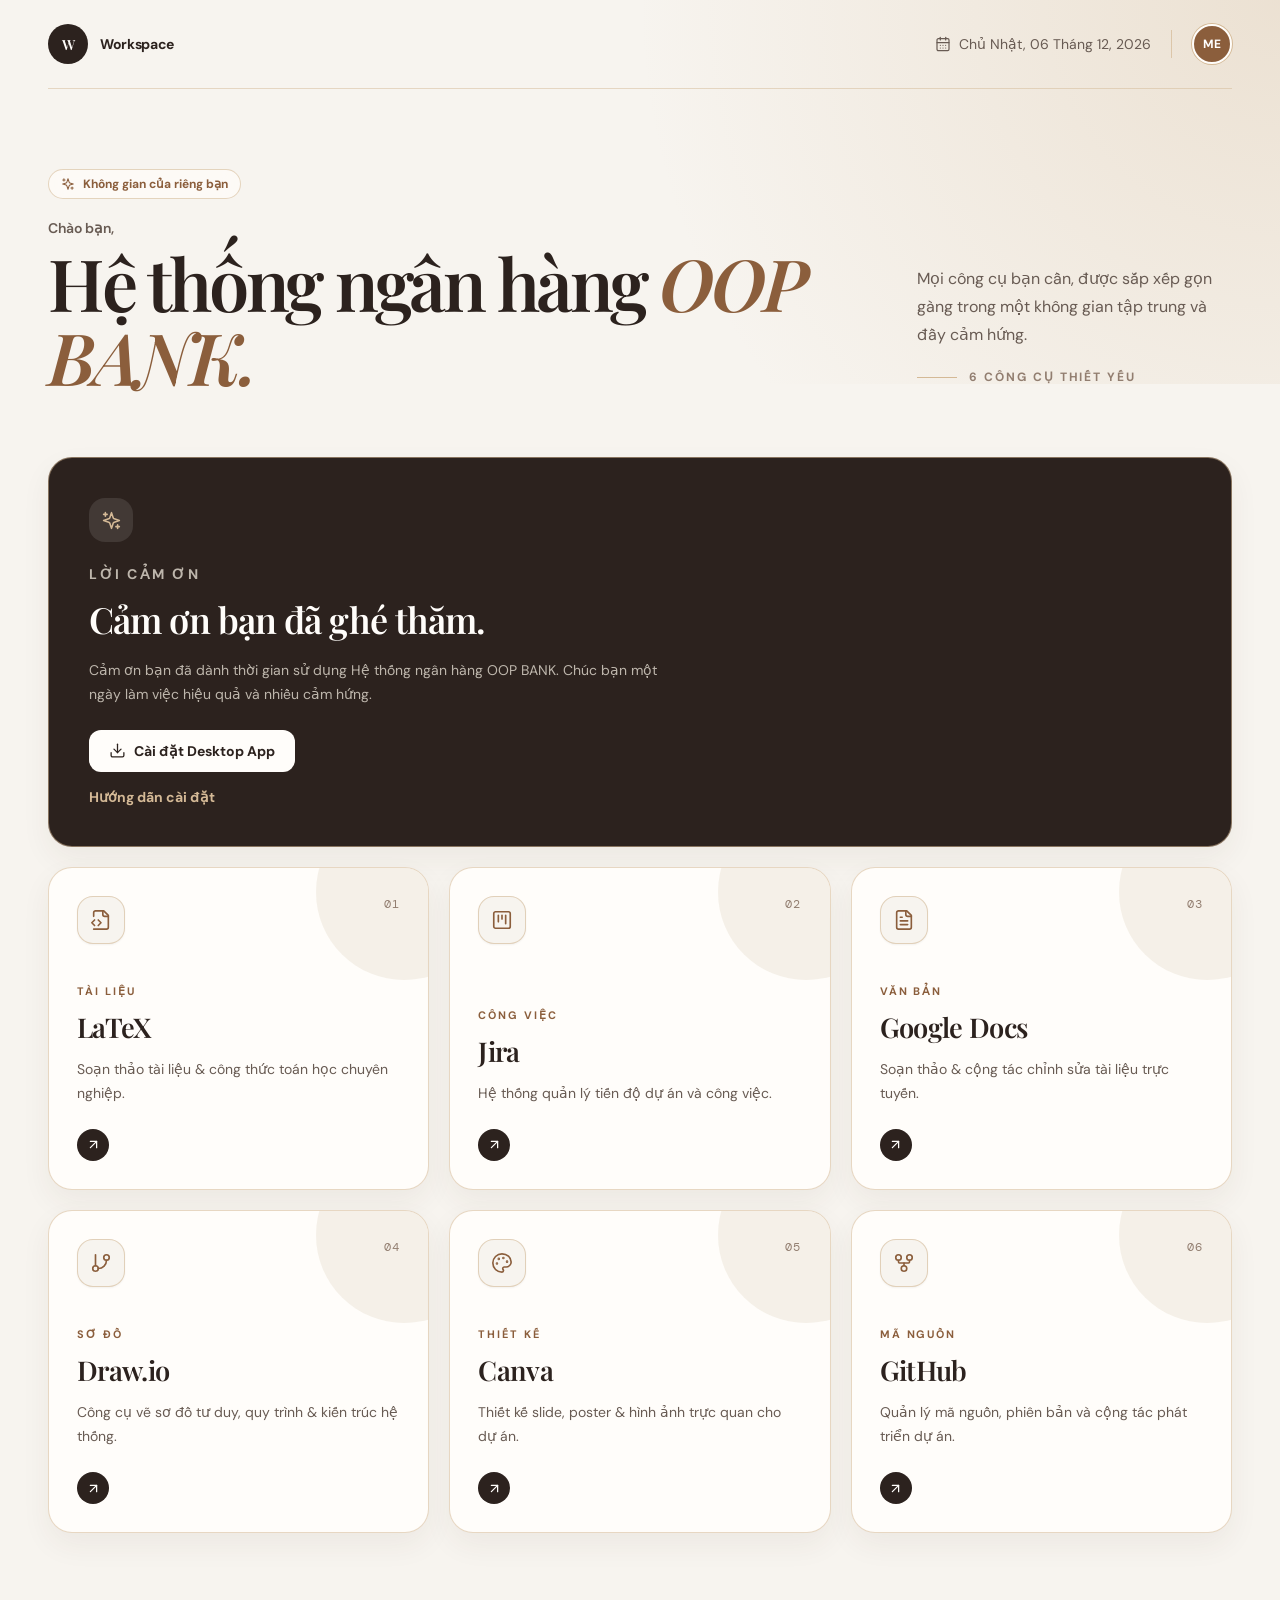
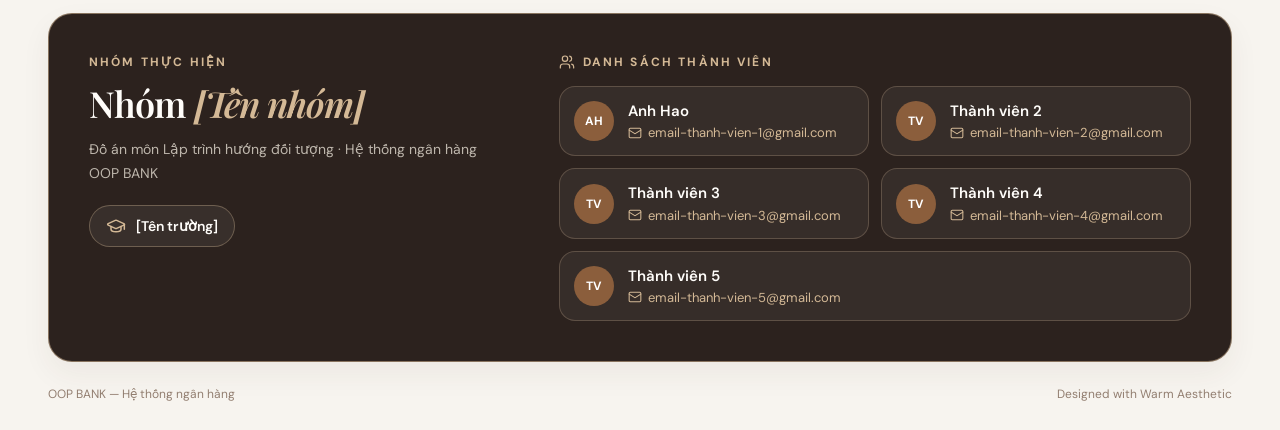
==== docs/index.html @ 1b805ab8 "Add OOP BANK portal" ====
<!DOCTYPE html>
<html lang="vi">
<head>
<meta charset="UTF-8">
<meta name="viewport" content="width=device-width, initial-scale=1, viewport-fit=cover">
<meta name="theme-color" content="#2c221e">
<link rel="manifest" href="manifest.json">
<link rel="icon" href="icon-192.png">
<title>OOP BANK</title>
<link rel="preconnect" href="https://fonts.googleapis.com">
<link rel="preconnect" href="https://fonts.gstatic.com" crossorigin>
<link href="https://fonts.googleapis.com/css2?family=DM+Mono:wght@400&family=DM+Sans:wght@400;500;600;700&family=Playfair+Display:ital,wght@0,600;1,600&display=swap" rel="stylesheet">
<style>
/* ============================================================
   Biến màu / font / bóng đổ
   ============================================================ */
:root {
  --cream: #f7f4ef;
  --ivory: #fffdfa;
  --sand: #efe8dc;
  --espresso: #2c221e;
  --coffee: #8b5e3c;
  --caramel: #d4b996;
  --taupe: #927e70;
  --brown-muted: #685b53;

  --font-sans: "DM Sans", sans-serif;
  --font-display: "Playfair Display", serif;
  --font-mono: "DM Mono", monospace;

  --shadow-card: 0 12px 30px rgba(73, 51, 37, 0.06);
  --shadow-card-hover: 0 20px 45px rgba(73, 51, 37, 0.12);

  /* màu có độ trong suốt */
  --caramel-45: rgba(212, 185, 150, 0.45);
  --caramel-50: rgba(212, 185, 150, 0.5);
  --caramel-55: rgba(212, 185, 150, 0.55);
  --caramel-60: rgba(212, 185, 150, 0.6);
  --caramel-70: rgba(212, 185, 150, 0.7);
  --sand-60: rgba(239, 232, 220, 0.6);
  --sand-70: rgba(239, 232, 220, 0.7);
}

/* ============================================================
   Reset & nền
   ============================================================ */
*, *::before, *::after { box-sizing: border-box; }
html { scroll-behavior: smooth; }
body {
  margin: 0;
  min-width: 320px;
  background: var(--cream);
  color: var(--espresso);
  font-family: var(--font-sans);
  text-rendering: optimizeLegibility;
  -webkit-font-smoothing: antialiased;
}
::selection { background: var(--caramel); color: var(--espresso); }
a { color: inherit; text-decoration: none; }
h1, h2, h3, p { margin: 0; }
button { font: inherit; cursor: pointer; border: 0; }
[hidden] { display: none !important; }

.i { fill: none; stroke: currentColor; stroke-width: 1.8; stroke-linecap: round; stroke-linejoin: round; flex-shrink: 0; }
.i-thin { stroke-width: 2; }
.display { font-family: var(--font-display); }

/* Vòng focus bàn phím */
a:focus-visible, button:focus-visible { outline: 2px solid var(--coffee); outline-offset: 2px; }

/* ============================================================
   TRANG CHỦ
   ============================================================ */
.home { position: relative; min-height: 100vh; overflow: hidden; background: var(--cream); }
.home-glow {
  position: absolute; inset: 0 0 auto 0; height: 24rem; pointer-events: none;
  background: radial-gradient(circle at top right, rgba(212, 185, 150, 0.32), transparent 48%);
}
.home-wrap {
  position: relative; display: flex; flex-direction: column;
  max-width: 80rem; min-height: 100vh; margin: 0 auto; padding: 0 1.25rem;
}

/* Header */
.top {
  display: flex; align-items: center; justify-content: space-between;
  padding: 1.25rem 0; border-bottom: 1px solid var(--caramel-50);
}
.brand { display: flex; align-items: center; gap: 0.75rem; border-radius: 999px; }
.brand-mark {
  display: flex; align-items: center; justify-content: center;
  width: 2.5rem; height: 2.5rem; border-radius: 50%;
  background: var(--espresso); color: var(--ivory);
  font: 600 0.875rem var(--font-display); transition: transform .2s;
}
.brand:hover .brand-mark { transform: rotate(6deg); }
.brand-name { display: none; font-size: 0.875rem; font-weight: 700; letter-spacing: -0.025em; }
.top-right { display: flex; align-items: center; gap: 0.75rem; }
.date {
  display: none; align-items: center; gap: 0.5rem;
  font-size: 0.875rem; text-transform: capitalize; color: var(--brown-muted);
}
.divider { width: 1px; height: 1.75rem; background: var(--caramel-70); }
.avatar {
  display: flex; align-items: center; justify-content: center;
  width: 2.5rem; height: 2.5rem; border-radius: 50%;
  border: 2px solid var(--ivory); background: var(--coffee); color: #fff;
  font-size: 0.75rem; font-weight: 700; box-shadow: 0 0 0 1px #D4B996;
}

/* Hero */
.home-main { flex: 1; padding: 3.5rem 0 4rem; }
.hero { display: grid; align-items: end; gap: 2.5rem; }
.pill {
  display: inline-flex; align-items: center; gap: 0.5rem; margin-bottom: 1.25rem;
  padding: 0.375rem 0.75rem; border-radius: 999px;
  border: 1px solid var(--caramel-60); background: rgba(255, 253, 250, 0.7);
  backdrop-filter: blur(8px); color: var(--coffee); font-size: 0.75rem; font-weight: 700;
}
.greet { margin-bottom: 0.5rem; font-size: 0.875rem; font-weight: 600; color: var(--brown-muted); }
.hero h1 {
  max-width: 48rem; font: 600 3rem/1.03 var(--font-display);
  letter-spacing: -0.045em; color: var(--espresso);
}
.hero h1 em { font-style: italic; color: var(--coffee); }
.hero-side { max-width: 28rem; }
.hero-side p { font-size: 1rem; line-height: 1.75rem; color: var(--brown-muted); }
.count {
  display: flex; align-items: center; gap: 0.75rem; margin-top: 1.25rem;
  font-size: 0.75rem; font-weight: 700; text-transform: uppercase;
  letter-spacing: 0.16em; color: var(--taupe);
}
.count::before { content: ""; width: 2.5rem; height: 1px; background: var(--caramel); }

/* Banner lời cảm ơn */
.banner {
  display: block; margin-top: 3rem; overflow: hidden; border-radius: 1.5rem;
  border: 1px solid var(--caramel-55); background: var(--espresso); color: var(--ivory);
  box-shadow: var(--shadow-card);
}
.banner-grid { display: grid; gap: 2rem; padding: 1.5rem; }
.banner-icon {
  display: flex; align-items: center; justify-content: center;
  width: 2.75rem; height: 2.75rem; margin-bottom: 1.25rem;
  border-radius: 1rem; background: rgba(255, 255, 255, 0.1); color: var(--caramel);
}
.kicker-light { font-size: 0.75rem; font-weight: 700; text-transform: uppercase; letter-spacing: 0.18em; color: var(--caramel); }
.banner h2 {
  max-width: 36rem; margin-top: 0.75rem;
  font: 600 1.875rem/1.2 var(--font-display); letter-spacing: -0.025em;
}
.banner p { max-width: 36rem; margin-top: 1rem; font-size: 0.875rem; line-height: 1.5rem; color: rgba(239, 232, 220, 0.75); }
/* Lưới công cụ */
.tools { display: grid; grid-template-columns: 1fr; gap: 1rem; margin-top: 1.25rem; }
.card {
  position: relative; display: flex; flex-direction: column; overflow: hidden;
  min-height: 18rem; padding: 1.5rem; border-radius: 1.5rem;
  border: 1px solid var(--caramel-55); background: var(--ivory); box-shadow: var(--shadow-card);
  transition: transform .3s, border-color .3s, box-shadow .3s;
}
.card:hover { transform: translateY(-0.25rem); border-color: rgba(139, 94, 60, 0.35); box-shadow: var(--shadow-card-hover); }
.card:focus-visible { outline: none; box-shadow: 0 0 0 4px var(--cream), 0 0 0 6px var(--coffee); }
.card-blob {
  position: absolute; top: -4rem; right: -4rem; width: 11rem; height: 11rem;
  border-radius: 50%; background: var(--sand-60); transition: transform .5s;
}
.card:hover .card-blob { transform: scale(1.25); }
.card-top { position: relative; display: flex; align-items: flex-start; justify-content: space-between; gap: 1rem; }
.card-icon {
  display: flex; align-items: center; justify-content: center;
  width: 3rem; height: 3rem; border-radius: 1rem;
  border: 1px solid var(--caramel-60); background: var(--cream); color: var(--coffee);
  box-shadow: 0 1px 2px rgba(0, 0, 0, 0.05);
}
.card-num { font: 400 0.75rem var(--font-mono); letter-spacing: 0.1em; color: var(--taupe); }
.card-body { position: relative; margin-top: auto; padding-top: 2.5rem; }
.card-label {
  display: block; margin-bottom: 0.75rem; font-size: 0.68rem; font-weight: 700;
  text-transform: uppercase; letter-spacing: 0.18em; color: var(--coffee);
}
.card h2 { font: 600 1.5rem/1.3 var(--font-display); letter-spacing: -0.025em; color: var(--espresso); }
.card p { max-width: 32rem; margin-top: 0.75rem; font-size: 0.875rem; line-height: 1.5rem; color: var(--brown-muted); }
.card-go { display: flex; align-items: center; gap: 0.5rem; margin-top: 1.5rem; font-size: 0.875rem; font-weight: 700; color: var(--espresso); }
.card-go span {
  display: flex; align-items: center; justify-content: center;
  width: 2rem; height: 2rem; border-radius: 50%;
  background: var(--espresso); color: var(--ivory); transition: transform .3s;
}
.card:hover .card-go span { transform: translate(0.25rem, -0.25rem); }

/* Footer */
.foot {
  display: flex; flex-direction: column; gap: 0.5rem; padding: 1.75rem 0;
  border-top: 1px solid var(--caramel-50); font-size: 0.75rem; color: var(--taupe);
}

/* Nút cài đặt + hộp thông báo trong banner */
.install {
  display: inline-flex; align-items: center; gap: 0.5rem; margin-top: 1.5rem;
  padding: 0.75rem 1.25rem; border-radius: 0.75rem;
  background: var(--ivory); color: var(--espresso);
  font-size: 0.875rem; font-weight: 700; transition: background-color .2s, transform .2s;
}
.install:hover { background: var(--sand); transform: translateY(-1px); }
.install:focus-visible { outline: 2px solid var(--caramel); outline-offset: 3px; }
.install-help {
  max-width: 36rem; margin-top: 1rem; padding: 0.75rem 1rem; border-radius: 0.75rem;
  background: rgba(255, 255, 255, 0.08); font-size: 0.875rem; line-height: 1.5rem;
  color: rgba(239, 232, 220, 0.85);
}
.install-help strong { color: var(--ivory); }
.install-guide { max-width: 36rem; margin-top: 1rem; font-size: 0.875rem; color: rgba(239, 232, 220, 0.85); }
.install-guide summary { display: inline-flex; align-items: center; cursor: pointer; font-weight: 700; color: var(--caramel); border-radius: 0.5rem; }
.install-guide summary:focus-visible { outline: 2px solid var(--caramel); outline-offset: 3px; }
.install-guide ol { margin: 0.75rem 0 0; padding: 0.875rem 1rem 0.875rem 2.25rem; border-radius: 0.75rem; background: rgba(255, 255, 255, 0.08); line-height: 1.5rem; }
.install-guide li + li { margin-top: 0.375rem; }
.install-guide strong { color: var(--ivory); }

/* ============================================================
   RESPONSIVE (mobile-first)
   ============================================================ */
@media (min-width: 640px) {
  .home-wrap { padding: 0 2rem; }
  .top { padding: 1.5rem 0; }
  .top-right { gap: 1.25rem; }
  .brand-name { display: block; }
  .home-main { padding-top: 5rem; }
  .hero h1 { font-size: 3.75rem; }
  .banner { margin-top: 4rem; }
  .banner-grid { padding: 2rem; }
  .banner h2 { font-size: 2.25rem; }
    .tools { grid-template-columns: repeat(2, 1fr); gap: 1.25rem; }
  .card { padding: 1.75rem; }
  .card h2 { font-size: 1.7rem; }
  .foot { flex-direction: row; align-items: center; justify-content: space-between; }

}

@media (min-width: 768px) {
  .date { display: flex; }
}

@media (min-width: 1024px) {
  .home-wrap { padding: 0 3rem; }
  .hero { grid-template-columns: 1.45fr 0.55fr; }
  .hero h1 { font-size: 4.5rem; }
  .hero-side { justify-self: end; padding-bottom: 0.5rem; }
  .banner-grid { padding: 2.5rem; }
  .tools { grid-template-columns: repeat(3, 1fr); }

}

@media (prefers-reduced-motion: reduce) {
  html { scroll-behavior: auto; }
  * { transition: none !important; }
}

/* ===== Footer: nhóm / trường / thành viên ===== */
@media (min-width: 640px) { .member-list .member:last-child:nth-child(odd) { grid-column: 1 / -1; } }
.team { margin-top: 1rem; padding-bottom: env(safe-area-inset-bottom, 0px); }
.team-card {
  display: grid; gap: 2rem; padding: 1.5rem; border-radius: 1.5rem;
  border: 1px solid var(--caramel-55); background: var(--espresso); color: var(--ivory);
  box-shadow: var(--shadow-card);
}
.team-info h2 { margin-top: 0.75rem; font: 600 1.75rem/1.2 var(--font-display); letter-spacing: -0.025em; }
.team-info h2 em { font-style: italic; color: var(--caramel); }
.team-sub { margin-top: 0.75rem; max-width: 26rem; font-size: 0.875rem; line-height: 1.5rem; color: rgba(239, 232, 220, 0.75); }
.team-school {
  display: inline-flex; align-items: center; gap: 0.625rem; margin-top: 1.25rem;
  padding: 0.625rem 1rem; border-radius: 999px;
  border: 1px solid rgba(212, 185, 150, 0.35); background: rgba(255, 255, 255, 0.06);
  font-size: 0.875rem; font-weight: 600; color: var(--ivory);
}
.team-school .i { color: var(--caramel); }
.team-list-title {
  display: flex; align-items: center; gap: 0.5rem; margin-bottom: 1rem;
  font-size: 0.75rem; font-weight: 700; text-transform: uppercase; letter-spacing: 0.18em; color: var(--caramel);
}
.member-list { display: grid; gap: 0.75rem; margin: 0; padding: 0; list-style: none; }
.member {
  display: flex; align-items: center; gap: 0.875rem; min-width: 0; padding: 0.875rem;
  border-radius: 1rem; border: 1px solid rgba(212, 185, 150, 0.25); background: rgba(255, 255, 255, 0.05);
}
.member-avatar {
  display: flex; align-items: center; justify-content: center; flex-shrink: 0;
  width: 2.5rem; height: 2.5rem; border-radius: 50%;
  background: var(--coffee); color: #fff; font-size: 0.75rem; font-weight: 700;
}
.member-text { display: flex; flex-direction: column; gap: 0.2rem; min-width: 0; }
.member-name { font-size: 0.9375rem; font-weight: 600; color: var(--ivory); }
.member-mail {
  display: inline-flex; align-items: center; gap: 0.375rem; min-width: 0;
  font-size: 0.8125rem; color: var(--caramel); transition: color .2s;
}
.member-mail span { overflow: hidden; text-overflow: ellipsis; white-space: nowrap; }
.member-mail:hover { color: var(--ivory); text-decoration: underline; }
.team-bottom {
  display: flex; flex-direction: column; gap: 0.5rem; padding: 1.5rem 0 1.75rem;
  font-size: 0.75rem; color: var(--taupe);
}
@media (min-width: 640px) {
  .team-card { padding: 2rem; }
  .member-list { grid-template-columns: repeat(2, minmax(0, 1fr)); }
  .team-bottom { flex-direction: row; align-items: center; justify-content: space-between; }
}
@media (min-width: 1024px) {
  .team-card { grid-template-columns: 0.8fr 1.2fr; gap: 3rem; padding: 2.5rem; }
  .team-info h2 { font-size: 2.25rem; }
}
</style>
</head>
<body>

<!-- Bộ biểu tượng (lucide) dùng chung -->
<svg width="0" height="0" style="position:absolute" aria-hidden="true">
  <symbol id="i-arrow-up-right" viewBox="0 0 24 24"><path d="M7 7h10v10"/><path d="M7 17 17 7"/></symbol>
  <symbol id="i-arrow-left" viewBox="0 0 24 24"><path d="m12 19-7-7 7-7"/><path d="M19 12H5"/></symbol>
  <symbol id="i-at-sign" viewBox="0 0 24 24"><circle cx="12" cy="12" r="4"/><path d="M16 8v5a3 3 0 0 0 6 0v-1a10 10 0 1 0-4 8"/></symbol>
  <symbol id="i-book" viewBox="0 0 24 24"><path d="M12 7v14"/><path d="M16 12h2"/><path d="M16 8h2"/><path d="M3 18a1 1 0 0 1-1-1V4a1 1 0 0 1 1-1h5a4 4 0 0 1 4 4 4 4 0 0 1 4-4h5a1 1 0 0 1 1 1v13a1 1 0 0 1-1 1h-6a3 3 0 0 0-3 3 3 3 0 0 0-3-3z"/><path d="M6 12h2"/><path d="M6 8h2"/></symbol>
  <symbol id="i-folder" viewBox="0 0 24 24"><path d="M20 20a2 2 0 0 0 2-2V8a2 2 0 0 0-2-2h-7.9a2 2 0 0 1-1.69-.9L9.6 3.9A2 2 0 0 0 7.93 3H4a2 2 0 0 0-2 2v13a2 2 0 0 0 2 2Z"/></symbol>
  <symbol id="i-palette" viewBox="0 0 24 24"><circle cx="13.5" cy="6.5" r=".5" fill="currentColor"/><circle cx="17.5" cy="10.5" r=".5" fill="currentColor"/><circle cx="8.5" cy="7.5" r=".5" fill="currentColor"/><circle cx="6.5" cy="12.5" r=".5" fill="currentColor"/><path d="M12 2C6.5 2 2 6.5 2 12s4.5 10 10 10c.926 0 1.648-.746 1.648-1.688 0-.437-.18-.835-.437-1.125-.29-.289-.438-.652-.438-1.125a1.64 1.64 0 0 1 1.668-1.668h1.996c3.051 0 5.555-2.503 5.555-5.554C21.965 6.012 17.461 2 12 2z"/></symbol>
  <symbol id="i-mail" viewBox="0 0 24 24"><rect width="20" height="16" x="2" y="4" rx="2"/><path d="m22 7-8.97 5.7a1.94 1.94 0 0 1-2.06 0L2 7"/></symbol>
  <symbol id="i-school" viewBox="0 0 24 24"><path d="M21.42 10.922a1 1 0 0 0-.019-1.838L12.83 5.18a2 2 0 0 0-1.66 0L2.6 9.08a1 1 0 0 0 0 1.832l8.57 3.908a2 2 0 0 0 1.66 0z"/><path d="M22 10v6"/><path d="M6 12.5V16a6 3 0 0 0 12 0v-3.5"/></symbol>
  <symbol id="i-users" viewBox="0 0 24 24"><path d="M16 21v-2a4 4 0 0 0-4-4H6a4 4 0 0 0-4 4v2"/><circle cx="9" cy="7" r="4"/><path d="M22 21v-2a4 4 0 0 0-3-3.87"/><path d="M16 3.13a4 4 0 0 1 0 7.75"/></symbol>
  <symbol id="i-calendar" viewBox="0 0 24 24"><path d="M8 2v4"/><path d="M16 2v4"/><rect width="18" height="18" x="3" y="4" rx="2"/><path d="M3 10h18"/><path d="M8 14h.01"/><path d="M12 14h.01"/><path d="M16 14h.01"/><path d="M8 18h.01"/><path d="M12 18h.01"/><path d="M16 18h.01"/></symbol>
  <symbol id="i-check" viewBox="0 0 24 24"><circle cx="12" cy="12" r="10"/><path d="m9 12 2 2 4-4"/></symbol>
  <symbol id="i-clock" viewBox="0 0 24 24"><circle cx="12" cy="12" r="10"/><path d="M12 6v6h4"/></symbol>
  <symbol id="i-download" viewBox="0 0 24 24"><path d="M21 15v4a2 2 0 0 1-2 2H5a2 2 0 0 1-2-2v-4"/><polyline points="7 10 12 15 17 10"/><line x1="12" x2="12" y1="15" y2="3"/></symbol>
  <symbol id="i-file-code" viewBox="0 0 24 24"><path d="M4 22h14a2 2 0 0 0 2-2V7l-5-5H6a2 2 0 0 0-2 2v4"/><path d="M14 2v4a2 2 0 0 0 2 2h4"/><path d="m5 12-3 3 3 3"/><path d="m9 18 3-3-3-3"/></symbol>
  <symbol id="i-file-text" viewBox="0 0 24 24"><path d="M15 2H6a2 2 0 0 0-2 2v16a2 2 0 0 0 2 2h12a2 2 0 0 0 2-2V7Z"/><path d="M14 2v4a2 2 0 0 0 2 2h4"/><path d="M10 9H8"/><path d="M16 13H8"/><path d="M16 17H8"/></symbol>
  <symbol id="i-git-branch" viewBox="0 0 24 24"><line x1="6" x2="6" y1="3" y2="15"/><circle cx="18" cy="6" r="3"/><circle cx="6" cy="18" r="3"/><path d="M18 9a9 9 0 0 1-9 9"/></symbol>
  <symbol id="i-git-fork" viewBox="0 0 24 24"><circle cx="12" cy="18" r="3"/><circle cx="6" cy="6" r="3"/><circle cx="18" cy="6" r="3"/><path d="M18 9v2c0 .6-.4 1-1 1H7c-.6 0-1-.4-1-1V9"/><path d="M12 12v3"/></symbol>
  <symbol id="i-kanban" viewBox="0 0 24 24"><rect width="18" height="18" x="3" y="3" rx="2"/><path d="M8 7v7"/><path d="M12 7v4"/><path d="M16 7v9"/></symbol>
  <symbol id="i-layers" viewBox="0 0 24 24"><path d="m12.83 2.18a2 2 0 0 0-1.66 0L2.6 6.08a1 1 0 0 0 0 1.83l8.58 3.91a2 2 0 0 0 1.66 0l8.58-3.9a1 1 0 0 0 0-1.83Z"/><path d="m22 17.65-9.17 4.16a2 2 0 0 1-1.66 0L2 17.65"/><path d="m22 12.65-9.17 4.16a2 2 0 0 1-1.66 0L2 12.65"/></symbol>
  <symbol id="i-sparkles" viewBox="0 0 24 24"><path d="m12 3-1.912 5.813a2 2 0 0 1-1.275 1.275L3 12l5.813 1.912a2 2 0 0 1 1.275 1.275L12 21l1.912-5.813a2 2 0 0 1 1.275-1.275L21 12l-5.813-1.912a2 2 0 0 1-1.275-1.275L12 3Z"/><path d="M5 3v4"/><path d="M19 17v4"/><path d="M3 5h4"/><path d="M17 19h4"/></symbol>
</svg>

<!-- ============================ TRANG CHỦ ============================ -->
<div class="home" id="view-home">
  <div class="home-glow" aria-hidden="true"></div>
  <div class="home-wrap">

    <header class="top">
      <a class="brand" href="#main-content" aria-label="Về đầu trang">
        <span class="brand-mark">W</span>
        <span class="brand-name">Workspace</span>
      </a>
      <div class="top-right">
        <div class="date">
          <svg class="i" width="16" height="16" aria-hidden="true"><use href="#i-calendar"/></svg>
          <time data-date></time>
        </div>
        <div class="divider" aria-hidden="true"></div>
        <div class="avatar" aria-label="Hồ sơ cá nhân">ME</div>
      </div>
    </header>

    <main class="home-main" id="main-content">
      <section class="hero">
        <div>
          <div class="pill">
            <svg class="i" width="14" height="14" aria-hidden="true"><use href="#i-sparkles"/></svg>
            Không gian của riêng bạn
          </div>
          <p class="greet">Chào bạn,</p>
          <h1>Hệ thống ngân hàng <em>OOP BANK.</em></h1>
        </div>
        <div class="hero-side">
          <p>Mọi công cụ bạn cần, được sắp xếp gọn gàng trong một không gian tập trung và đầy cảm hứng.</p>
          <div class="count">6 công cụ thiết yếu</div>
        </div>
      </section>

      <section class="banner" aria-labelledby="thanks-title">
        <div class="banner-grid">
          <div>
            <div class="banner-icon">
              <svg class="i" width="21" height="21" aria-hidden="true"><use href="#i-sparkles"/></svg>
            </div>
            <p class="kicker-light">Lời cảm ơn</p>
            <h2 id="thanks-title">Cảm ơn bạn đã ghé thăm.</h2>
            <p>Cảm ơn bạn đã dành thời gian sử dụng Hệ thống ngân hàng OOP BANK. Chúc bạn một ngày làm việc hiệu quả và nhiều cảm hứng.</p>
            <button class="install" type="button" id="install-btn">
              <svg class="i" width="17" height="17" aria-hidden="true"><use href="#i-download"/></svg>
              Cài đặt Desktop App
            </button>
            <div class="install-help" id="install-help" role="status" hidden></div>
            <details class="install-guide">
              <summary>Hướng dẫn cài đặt</summary>
              <ol>
                <li>Mở trang bằng <strong>Google Chrome</strong> trên máy tính.</li>
                <li>Bấm nút <strong>Cài đặt Desktop App</strong>, hoặc bấm biểu tượng cài đặt ở cuối thanh địa chỉ.</li>
                <li>Nếu chưa thấy, bấm menu <strong>⋮</strong> → <strong>Truyền, lưu và chia sẻ</strong> → <strong>Cài đặt trang dưới dạng ứng dụng</strong>.</li>
                <li>Trong hộp thoại hiện ra, chọn <strong>Cài đặt</strong>.</li>
                <li>Ứng dụng mở trong cửa sổ riêng và có lối tắt ở màn hình Desktop hoặc menu Start.</li>
              </ol>
            </details>
          </div>
        </div>
      </section>

      <section class="tools" aria-label="Công cụ truy cập nhanh">
        <a class="card" href="https://www.overleaf.com/" target="_blank" rel="noreferrer" aria-label="Truy cập LaTeX">
          <div class="card-blob" aria-hidden="true"></div>
          <div class="card-top">
            <div class="card-icon"><svg class="i" width="22" height="22" aria-hidden="true"><use href="#i-file-code"/></svg></div>
            <span class="card-num">01</span>
          </div>
          <div class="card-body">
            <span class="card-label">Tài liệu</span>
            <h2>LaTeX</h2>
            <p>Soạn thảo tài liệu &amp; công thức toán học chuyên nghiệp.</p>
            <div class="card-go"><span><svg class="i i-thin" width="15" height="15" aria-hidden="true"><use href="#i-arrow-up-right"/></svg></span></div>
          </div>
        </a>

        <a class="card" href="https://oop0000.atlassian.net/jira/software/projects/KAN/boards/1?filter=&groupBy=none&atlOrigin=eyJpIjoiOGZhM2Y0NjE0MTY4NGE3ZDhmODIwOWI1ODJiZjIzZjgiLCJwIjoiaiJ9" target="_blank" rel="noreferrer" aria-label="Truy cập Jira">
          <div class="card-blob" aria-hidden="true"></div>
          <div class="card-top">
            <div class="card-icon"><svg class="i" width="22" height="22" aria-hidden="true"><use href="#i-kanban"/></svg></div>
            <span class="card-num">02</span>
          </div>
          <div class="card-body">
            <span class="card-label">Công việc</span>
            <h2>Jira</h2>
            <p>Hệ thống quản lý tiến độ dự án và công việc.</p>
            <div class="card-go"><span><svg class="i i-thin" width="15" height="15" aria-hidden="true"><use href="#i-arrow-up-right"/></svg></span></div>
          </div>
        </a>

        <a class="card" href="https://docs.google.com/document/" target="_blank" rel="noreferrer" aria-label="Truy cập Google Docs">
          <div class="card-blob" aria-hidden="true"></div>
          <div class="card-top">
            <div class="card-icon"><svg class="i" width="22" height="22" aria-hidden="true"><use href="#i-file-text"/></svg></div>
            <span class="card-num">03</span>
          </div>
          <div class="card-body">
            <span class="card-label">Văn bản</span>
            <h2>Google Docs</h2>
            <p>Soạn thảo &amp; cộng tác chỉnh sửa tài liệu trực tuyến.</p>
            <div class="card-go"><span><svg class="i i-thin" width="15" height="15" aria-hidden="true"><use href="#i-arrow-up-right"/></svg></span></div>
          </div>
        </a>

        <a class="card" href="https://app.diagrams.net/" target="_blank" rel="noreferrer" aria-label="Truy cập Draw.io">
          <div class="card-blob" aria-hidden="true"></div>
          <div class="card-top">
            <div class="card-icon"><svg class="i" width="22" height="22" aria-hidden="true"><use href="#i-git-branch"/></svg></div>
            <span class="card-num">04</span>
          </div>
          <div class="card-body">
            <span class="card-label">Sơ đồ</span>
            <h2>Draw.io</h2>
            <p>Công cụ vẽ sơ đồ tư duy, quy trình &amp; kiến trúc hệ thống.</p>
            <div class="card-go"><span><svg class="i i-thin" width="15" height="15" aria-hidden="true"><use href="#i-arrow-up-right"/></svg></span></div>
          </div>
        </a>

        <a class="card" href="https://www.canva.com/" target="_blank" rel="noreferrer" aria-label="Truy cập Canva">
          <div class="card-blob" aria-hidden="true"></div>
          <div class="card-top">
            <div class="card-icon"><svg class="i" width="22" height="22" aria-hidden="true"><use href="#i-palette"/></svg></div>
            <span class="card-num">05</span>
          </div>
          <div class="card-body">
            <span class="card-label">Thiết kế</span>
            <h2>Canva</h2>
            <p>Thiết kế slide, poster &amp; hình ảnh trực quan cho dự án.</p>
            <div class="card-go"><span><svg class="i i-thin" width="15" height="15" aria-hidden="true"><use href="#i-arrow-up-right"/></svg></span></div>
          </div>
        </a>

        <a class="card" href="https://github.com/anhhao03102007/BTL_OOP.git" target="_blank" rel="noreferrer" aria-label="Truy cập GitHub">
          <div class="card-blob" aria-hidden="true"></div>
          <div class="card-top">
            <div class="card-icon"><svg class="i" width="22" height="22" aria-hidden="true"><use href="#i-git-fork"/></svg></div>
            <span class="card-num">06</span>
          </div>
          <div class="card-body">
            <span class="card-label">Mã nguồn</span>
            <h2>GitHub</h2>
            <p>Quản lý mã nguồn, phiên bản và cộng tác phát triển dự án.</p>
            <div class="card-go"><span><svg class="i i-thin" width="15" height="15" aria-hidden="true"><use href="#i-arrow-up-right"/></svg></span></div>
          </div>
        </a>
      </section>
    </main>

    <footer class="team" aria-labelledby="team-title">
      <div class="team-card">
        <div class="team-info">
          <p class="kicker-light">Nhóm thực hiện</p>
          <h2 id="team-title">Nhóm <em>[Tên nhóm]</em></h2>
          <p class="team-sub">Đồ án môn Lập trình hướng đối tượng · Hệ thống ngân hàng OOP BANK</p>
          <div class="team-school">
            <svg class="i" width="20" height="20" aria-hidden="true"><use href="#i-school"/></svg>
            <span>[Tên trường]</span>
          </div>
        </div>
        <div class="team-members">
          <p class="team-list-title"><svg class="i" width="16" height="16" aria-hidden="true"><use href="#i-users"/></svg> Danh sách thành viên</p>
          <ul class="member-list">
          <li class="member">
            <span class="member-avatar" aria-hidden="true">AH</span>
            <div class="member-text">
              <span class="member-name">Anh Hao</span>
              <a class="member-mail" href="mailto:email-thanh-vien-1@gmail.com"><svg class="i" width="14" height="14" aria-hidden="true"><use href="#i-mail"/></svg><span>email-thanh-vien-1@gmail.com</span></a>
            </div>
          </li>
          <li class="member">
            <span class="member-avatar" aria-hidden="true">TV</span>
            <div class="member-text">
              <span class="member-name">Thành viên 2</span>
              <a class="member-mail" href="mailto:email-thanh-vien-2@gmail.com"><svg class="i" width="14" height="14" aria-hidden="true"><use href="#i-mail"/></svg><span>email-thanh-vien-2@gmail.com</span></a>
            </div>
          </li>
          <li class="member">
            <span class="member-avatar" aria-hidden="true">TV</span>
            <div class="member-text">
              <span class="member-name">Thành viên 3</span>
              <a class="member-mail" href="mailto:email-thanh-vien-3@gmail.com"><svg class="i" width="14" height="14" aria-hidden="true"><use href="#i-mail"/></svg><span>email-thanh-vien-3@gmail.com</span></a>
            </div>
          </li>
          <li class="member">
            <span class="member-avatar" aria-hidden="true">TV</span>
            <div class="member-text">
              <span class="member-name">Thành viên 4</span>
              <a class="member-mail" href="mailto:email-thanh-vien-4@gmail.com"><svg class="i" width="14" height="14" aria-hidden="true"><use href="#i-mail"/></svg><span>email-thanh-vien-4@gmail.com</span></a>
            </div>
          </li>
            <li class="member">
            <span class="member-avatar" aria-hidden="true">TV</span>
            <div class="member-text">
              <span class="member-name">Thành viên 5</span>
              <a class="member-mail" href="mailto:email-thanh-vien-5@gmail.com"><svg class="i" width="14" height="14" aria-hidden="true"><use href="#i-mail"/></svg><span>email-thanh-vien-5@gmail.com</span></a>
            </div>
          </li>
          </ul>
        </div>
      </div>
      <div class="team-bottom">
        <p>OOP BANK &mdash; Hệ thống ngân hàng</p>
        <p>Designed with Warm Aesthetic</p>
      </div>
    </footer>
  </div>
</div>

<script>
(function () {
  // Ngày hiển thị (tiếng Việt)
  var today = new Date();
  var dateText = new Intl.DateTimeFormat('vi-VN', {
    weekday: 'long', day: '2-digit', month: 'long', year: 'numeric'
  }).format(today);
  document.querySelectorAll('[data-date]').forEach(function (el) {
    el.textContent = dateText;
    if (el.tagName === 'TIME') el.setAttribute('datetime', today.toISOString());
  });

  // Mở một đường dẫn trong tab mới (nếu bị chặn popup thì mở ngay trong tab này)
  function openLink(url) {
    var win = window.open(url, '_blank');
    if (win) win.opener = null;
    else window.location.href = url;
  }

  // Bấm vào ô công cụ -> mở đường liên kết
  document.querySelectorAll('.card[href]').forEach(function (card) {
    card.addEventListener('click', function (e) {
      // Giữ hành vi mặc định khi bấm giữa / Ctrl / Cmd / Shift / Alt
      if (e.defaultPrevented || e.button !== 0 || e.ctrlKey || e.metaKey || e.shiftKey || e.altKey) return;
      e.preventDefault();
      openLink(card.href);
    });
  });

  // Cài đặt như ứng dụng desktop bằng Chrome (PWA)
  var deferredPrompt = null;
  var help = document.getElementById('install-help');
  var btn = document.getElementById('install-btn');
  function show(msg) { help.innerHTML = msg; help.hidden = false; }

  window.addEventListener('beforeinstallprompt', function (e) {
    e.preventDefault();
    deferredPrompt = e;
  });
  window.addEventListener('appinstalled', function () {
    deferredPrompt = null;
    show('Đã cài đặt thành công! Bạn có thể mở ứng dụng từ màn hình Desktop hoặc menu Start.');
  });

  btn.addEventListener('click', function () {
    if (deferredPrompt) {
      deferredPrompt.prompt();
      deferredPrompt.userChoice.then(function (choice) {
        deferredPrompt = null;
        if (choice.outcome === 'accepted') help.hidden = true;
        else show('Bạn đã huỷ cài đặt. Bấm lại nút để thử lần nữa.');
      });
      return;
    }
    show('Chưa thể cài đặt tự động. Hãy mở trang bằng <strong>Google Chrome</strong>, bấm menu <strong>⋮</strong> → <strong>Truyền, lưu và chia sẻ</strong> → <strong>Cài đặt trang dưới dạng ứng dụng</strong>.');
  });

  // Đăng ký service worker (chỉ khi chạy từ web https hoặc localhost)
  if ('serviceWorker' in navigator && location.protocol.indexOf('http') === 0) {
    navigator.serviceWorker.register('sw.js').catch(function () {});
  }
})();
</script>
</body>
</html>
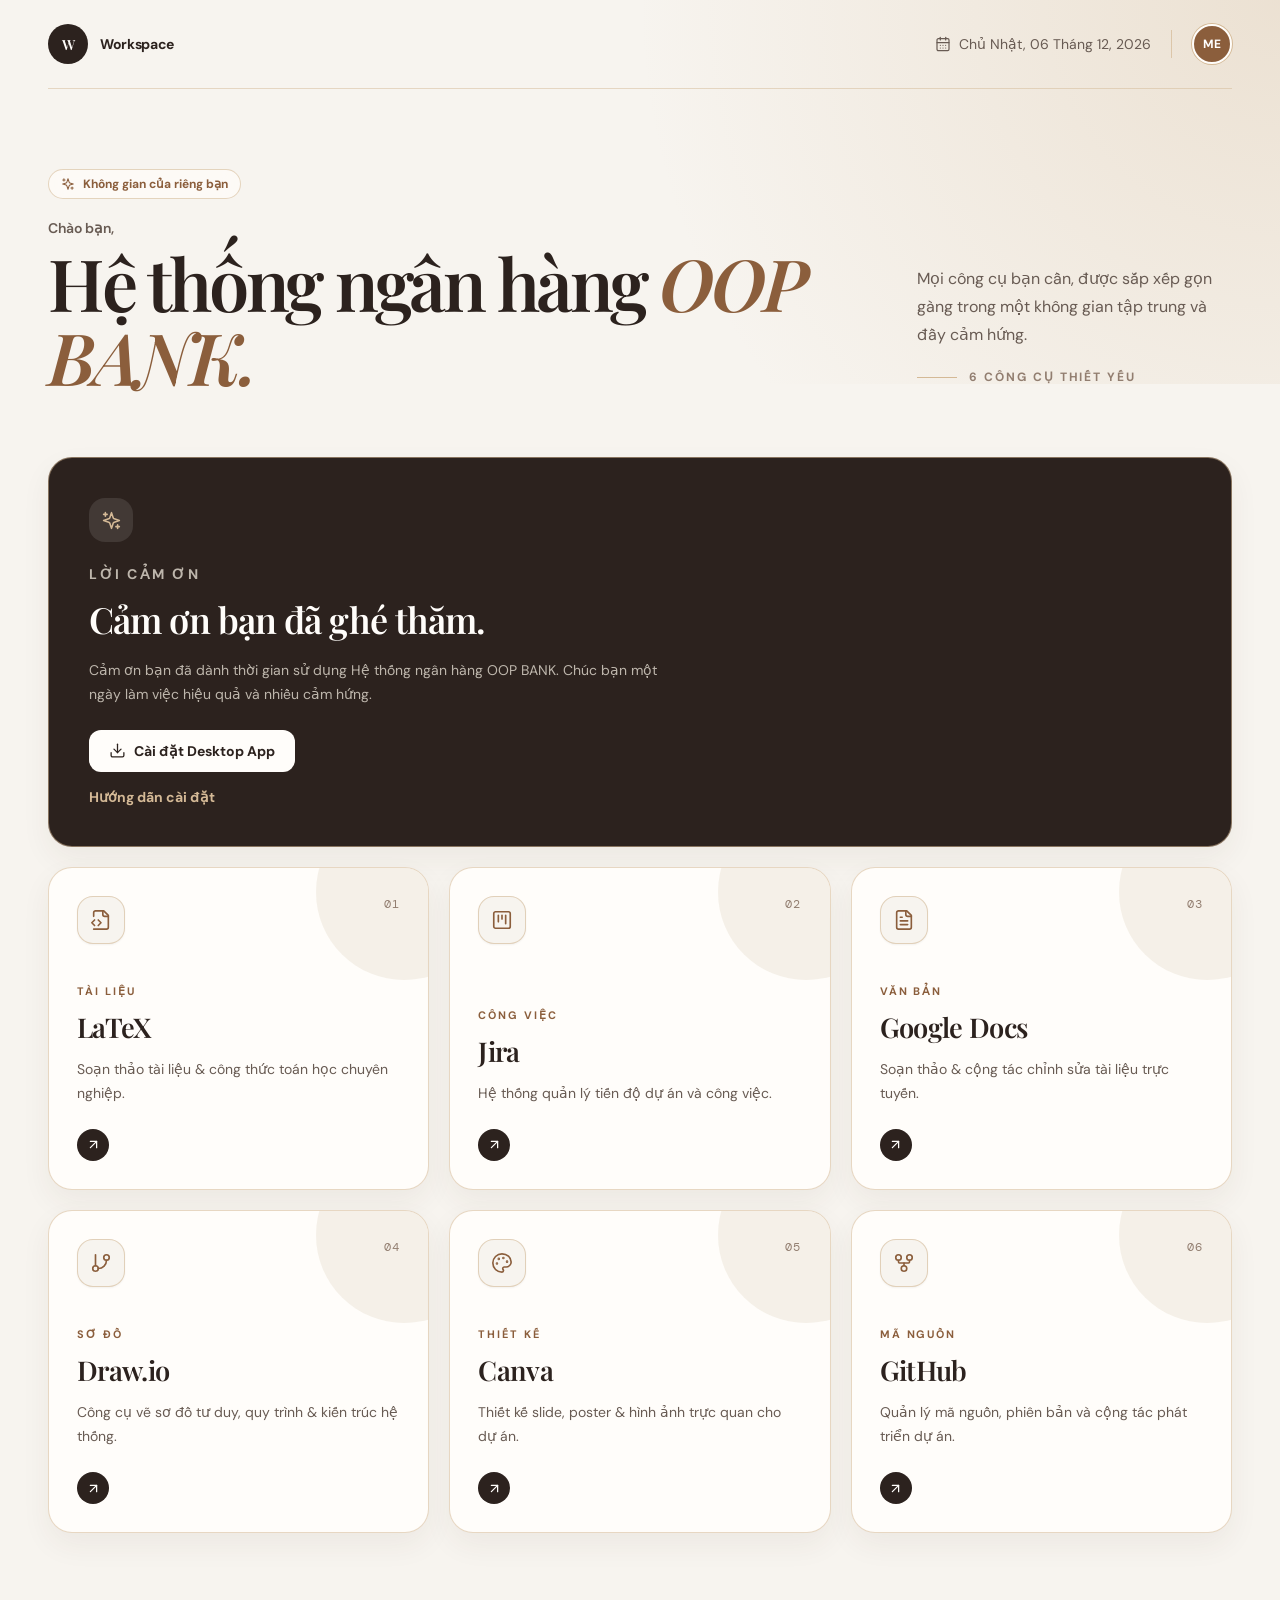
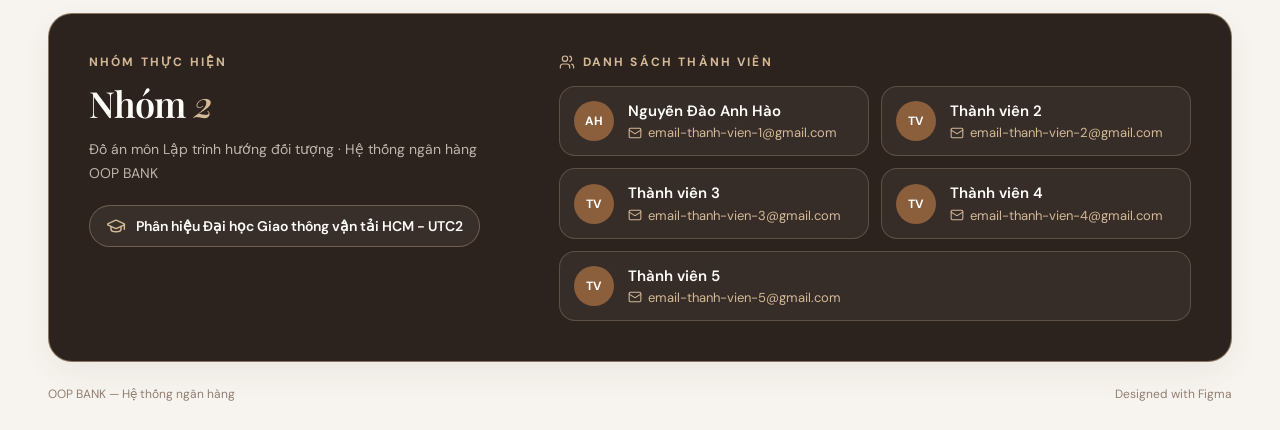
==== commit 1e2b7e7a: "hoan thien he thong" ====
--- a/docs/index.html
+++ b/docs/index.html
@@ -364,7 +364,8 @@
             Không gian của riêng bạn
           </div>
           <p class="greet">Chào bạn,</p>
-          <h1>Hệ thống ngân hàng <em>OOP BANK.</em></h1>
+          <h1>Hệ thống ngân hàng 
+          <em>OOP BANK.</em></h1>
         </div>
         <div class="hero-side">
           <p>Mọi công cụ bạn cần, được sắp xếp gọn gàng trong một không gian tập trung và đầy cảm hứng.</p>
@@ -401,7 +402,7 @@
       </section>
 
       <section class="tools" aria-label="Công cụ truy cập nhanh">
-        <a class="card" href="https://www.overleaf.com/" target="_blank" rel="noreferrer" aria-label="Truy cập LaTeX">
+        <a class="card" href="https://www.overleaf.com/read/myvkdgyjyjrk#f0bff0" target="_blank" rel="noreferrer" aria-label="Truy cập LaTeX">
           <div class="card-blob" aria-hidden="true"></div>
           <div class="card-top">
             <div class="card-icon"><svg class="i" width="22" height="22" aria-hidden="true"><use href="#i-file-code"/></svg></div>
@@ -443,7 +444,7 @@
           </div>
         </a>
 
-        <a class="card" href="https://app.diagrams.net/" target="_blank" rel="noreferrer" aria-label="Truy cập Draw.io">
+        <a class="card" href="https://app.diagrams.net/#G19spE7ShPRn66avCzXTgJ5nuf-4_BZD7K#%7B%22pageId%22%3A%22Ua6BmohU2MjlQ1Si-Ahx%22%7D" target="_blank" rel="noreferrer" aria-label="Truy cập Draw.io">
           <div class="card-blob" aria-hidden="true"></div>
           <div class="card-top">
             <div class="card-icon"><svg class="i" width="22" height="22" aria-hidden="true"><use href="#i-git-branch"/></svg></div>
@@ -491,11 +492,11 @@
       <div class="team-card">
         <div class="team-info">
           <p class="kicker-light">Nhóm thực hiện</p>
-          <h2 id="team-title">Nhóm <em>[Tên nhóm]</em></h2>
+          <h2 id="team-title">Nhóm <em>2</em></h2>
           <p class="team-sub">Đồ án môn Lập trình hướng đối tượng · Hệ thống ngân hàng OOP BANK</p>
           <div class="team-school">
             <svg class="i" width="20" height="20" aria-hidden="true"><use href="#i-school"/></svg>
-            <span>[Tên trường]</span>
+            <span>Phân hiệu Đại học Giao thông vận tải HCM - UTC2</span>
           </div>
         </div>
         <div class="team-members">
@@ -504,7 +505,7 @@
           <li class="member">
             <span class="member-avatar" aria-hidden="true">AH</span>
             <div class="member-text">
-              <span class="member-name">Anh Hao</span>
+              <span class="member-name">Nguyễn Đào Anh Hào</span>
               <a class="member-mail" href="mailto:email-thanh-vien-1@gmail.com"><svg class="i" width="14" height="14" aria-hidden="true"><use href="#i-mail"/></svg><span>email-thanh-vien-1@gmail.com</span></a>
             </div>
           </li>
@@ -541,7 +542,7 @@
       </div>
       <div class="team-bottom">
         <p>OOP BANK &mdash; Hệ thống ngân hàng</p>
-        <p>Designed with Warm Aesthetic</p>
+        <p>Designed with Figma</p>
       </div>
     </footer>
   </div>
